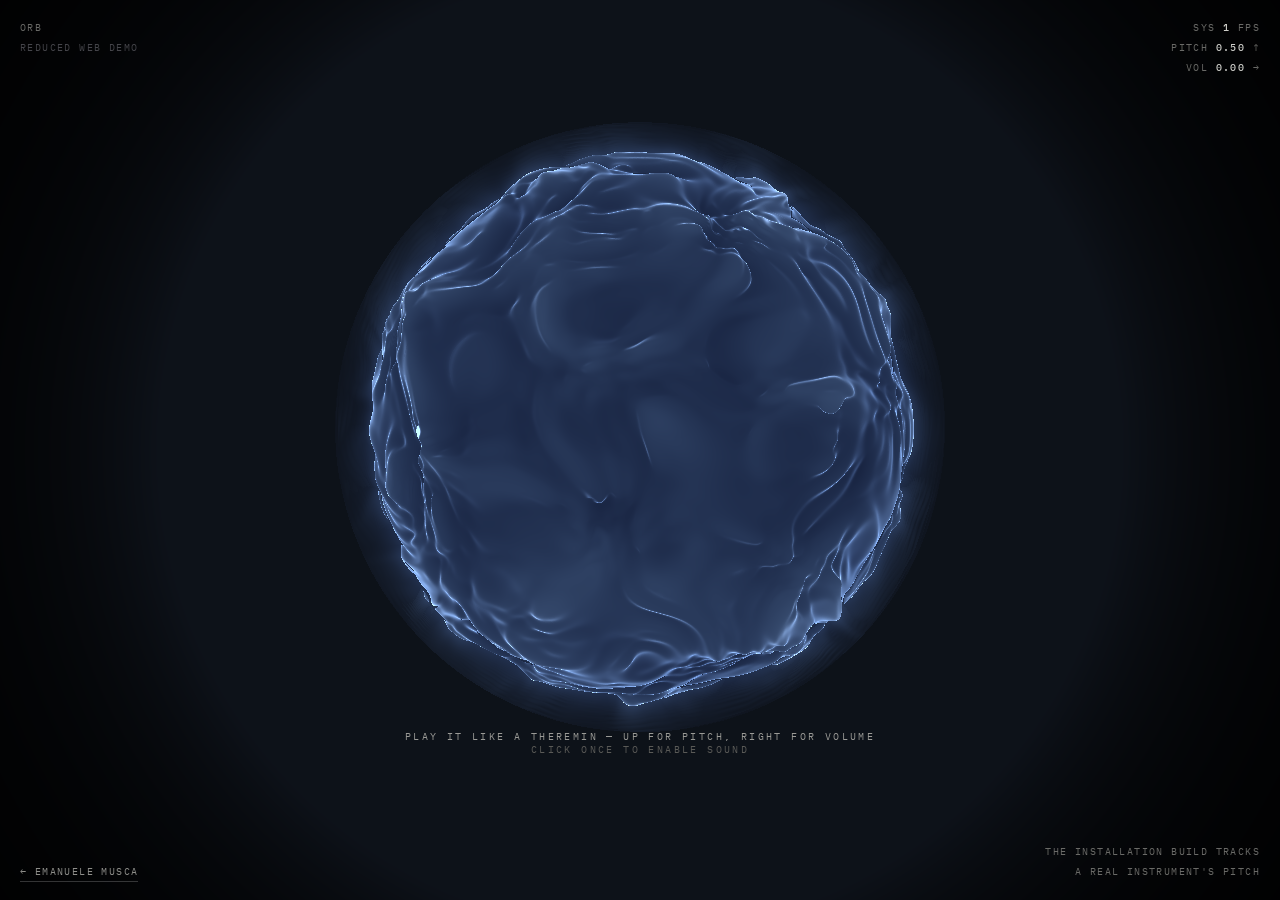
==== tools/orb/index.html @ 7c4f68d5 "Rebuild: Emanuele Musca portfolio - technical/art split, video previews, tools section, minified ORB" ====
<!doctype html>
<!-- ORB demo (c) Emanuele Musca. Simplex noise by Ashima Arts / Stefan Gustavson, MIT (webgl-noise). -->
<html lang="en"><head><meta charset="utf-8"><meta content="width=device-width,initial-scale=1" name="viewport"><title>ORB — web demo | Emanuele Musca</title><meta content="A reduced browser demo of ORB, an audio-reactive raymarched plasma orb built for installation use by Emanuele Musca." name="description"><meta content="index,follow" name="robots"><link href="../../assets/evestrum-mark.svg" rel="icon" type="image/svg+xml"><meta content="#000000" name="theme-color"><link href="https://fonts.googleapis.com" rel="preconnect"><link href="https://fonts.gstatic.com" rel="preconnect" crossorigin><link href="https://fonts.googleapis.com/css2?family=IBM+Plex+Mono:wght@400;500&display=swap" rel="stylesheet"><style>*{box-sizing:border-box}body,html{margin:0;height:100%;background:#000;overflow:hidden;font-family:"IBM Plex Mono",ui-monospace,Menlo,Consolas,monospace;color:#e8e8e4}canvas{display:block;width:100vw;height:100vh;cursor:crosshair}.ui{position:fixed;inset:0;pointer-events:none;font-size:10px;letter-spacing:.14em;text-transform:uppercase}.ui a{pointer-events:auto;color:#8e8e8a;text-decoration:none;border-bottom:1px solid rgba(255,255,255,.2);padding-bottom:3px}.ui a:hover{color:#e8e8e4}.tl{position:absolute;top:18px;left:20px;color:#6a6a67;line-height:2}.tr{position:absolute;top:18px;right:20px;text-align:right;color:#6a6a67;line-height:2}.bl{position:absolute;bottom:18px;left:20px;line-height:2}.br{position:absolute;bottom:18px;right:20px;text-align:right;color:#6a6a67;line-height:2}.hint{position:absolute;left:50%;bottom:16%;transform:translateX(-50%);color:#9a9a96;letter-spacing:.24em;transition:opacity 1.2s ease;text-align:center;width:90%}.hint.gone{opacity:0}b{font-weight:500;color:#cfcfca}@media(max-width:600px){.br,.tr{display:none}}html.mini .ui{display:none}html.mini canvas{cursor:default}</style></head><body><canvas id="c"></canvas><div class="ui"><div class="tl">ORB<br><span style="color:#45454a">Reduced web demo</span></div><div class="tr">SYS <b id="fps">--</b> FPS<br>PITCH <b id="f">0.00</b> ↑<br>VOL <b id="a">0.00</b> →</div><div class="bl"><a href="../../index.html">← Emanuele Musca</a></div><div class="br">The installation build tracks<br>a real instrument's pitch</div><div class="hint" id="hint">Play it like a theremin — up for pitch, right for volume<br><span style="color:#5a5a57">click once to enable sound</span></div></div><script>!function(){"use strict";var e=document.getElementById("c"),n=e.getContext("webgl",{antialias:!1,alpha:!1,powerPreference:"high-performance"})||e.getContext("experimental-webgl");if(n){var t=/(^|[?&])mini(=|&|$)/.test(location.search);t&&document.documentElement.classList.add("mini");var r=n.createProgram();n.attachShader(r,P(n.VERTEX_SHADER,"attribute vec2 p;varying vec2 v;\nvoid main(){v=p*0.5+0.5;gl_Position=vec4(p,0.0,1.0);}")),n.attachShader(r,P(n.FRAGMENT_SHADER,"precision highp float;\nvarying vec2 v;\nuniform vec2 R; uniform float T, FREQ, AMP, SCL;\nvec3 m289(vec3 x){return x-floor(x*(1.0/289.0))*289.0;}\nvec4 m289(vec4 x){return x-floor(x*(1.0/289.0))*289.0;}\nvec4 perm(vec4 x){return m289(((x*34.0)+1.0)*x);}\nvec4 tis(vec4 r){return 1.79284291400159-0.85373472095314*r;}\nfloat sn(vec3 q){\nconst vec2 C=vec2(0.16666666667,0.33333333333); const vec4 D=vec4(0.0,0.5,1.0,2.0);\nvec3 i=floor(q+dot(q,C.yyy)); vec3 x0=q-i+dot(i,C.xxx);\nvec3 g=step(x0.yzx,x0.xyz); vec3 l=1.0-g;\nvec3 i1=min(g.xyz,l.zxy); vec3 i2=max(g.xyz,l.zxy);\nvec3 x1=x0-i1+C.xxx; vec3 x2=x0-i2+C.yyy; vec3 x3=x0-D.yyy;\ni=m289(i);\nvec4 pp=perm(perm(perm(i.z+vec4(0.0,i1.z,i2.z,1.0))+i.y+vec4(0.0,i1.y,i2.y,1.0))+i.x+vec4(0.0,i1.x,i2.x,1.0));\nfloat n_=0.142857142857; vec3 ns=n_*D.wyz-D.xzx;\nvec4 j=pp-49.0*floor(pp*ns.z*ns.z);\nvec4 x_=floor(j*ns.z); vec4 y_=floor(j-7.0*x_);\nvec4 x=x_*ns.x+ns.yyyy; vec4 y=y_*ns.x+ns.yyyy; vec4 h=1.0-abs(x)-abs(y);\nvec4 b0=vec4(x.xy,y.xy); vec4 b1=vec4(x.zw,y.zw);\nvec4 s0=floor(b0)*2.0+1.0; vec4 s1=floor(b1)*2.0+1.0; vec4 sh=-step(h,vec4(0.0));\nvec4 a0=b0.xzyw+s0.xzyw*sh.xxyy; vec4 a1=b1.xzyw+s1.xzyw*sh.zzww;\nvec3 p0=vec3(a0.xy,h.x); vec3 p1=vec3(a0.zw,h.y); vec3 p2=vec3(a1.xy,h.z); vec3 p3=vec3(a1.zw,h.w);\nvec4 nm=tis(vec4(dot(p0,p0),dot(p1,p1),dot(p2,p2),dot(p3,p3)));\np0*=nm.x;p1*=nm.y;p2*=nm.z;p3*=nm.w;\nvec4 m=max(0.6-vec4(dot(x0,x0),dot(x1,x1),dot(x2,x2),dot(x3,x3)),0.0); m=m*m;\nreturn 42.0*dot(m*m,vec4(dot(p0,x0),dot(p1,x1),dot(p2,x2),dot(p3,x3)));}\nfloat fbm(vec3 q){float f=0.0,a=0.5;for(int i=0;i<3;i++){f+=a*sn(q);q*=2.02;a*=0.5;}return f;}\nfloat gR,gN,gD,gPh;\nvec2 mapOrb(vec3 q){\nvec3 s=q*gN; s.z+=gPh;\nvec3 w=vec3(sn(s),sn(s+vec3(5.2,1.3,2.8)),sn(s+vec3(1.7,9.2,3.3)))*0.75;\nfloat n=fbm(s+w*0.62);\nreturn vec2(length(q)-gR-n*gD, n);}\nvec3 nrmAt(vec3 q){const float h=0.0016;const vec2 k=vec2(1.0,-1.0);\nvec3 n=k.xyy*mapOrb(q+k.xyy*h).x+k.yyx*mapOrb(q+k.yyx*h).x+k.yxy*mapOrb(q+k.yxy*h).x+k.xxx*mapOrb(q+k.xxx*h).x;\nfloat L=dot(n,n); if(L<1e-12)return vec3(0.0,0.0,1.0); return n*inversesqrt(L);}\nvec3 pal(float t){t=clamp(t,0.0,1.0);\nvec3 a=vec3(0.672,0.500,0.560), b=vec3(0.672,0.480,0.420), c=vec3(0.30,0.42,0.50);\nreturn a+b*cos(6.28318530718*(c*t+vec3(0.5)));}\nvec2 sph(vec3 ro,vec3 rd,float ra){float b=dot(ro,rd);float cc=dot(ro,ro)-ra*ra;float h=b*b-cc;\nif(h<0.0)return vec2(-1.0); h=sqrt(h); return vec2(-b-h,-b+h);}\nvoid main(){\nvec2 uv=(v-0.5)*vec2(R.x/max(R.y,1.0),1.0);\nvec3 ro=vec3(0.0,0.0,3.2);\nvec3 rd=normalize(vec3(uv,-1.6));\nfloat breathe=0.5+0.5*sin(T*0.35+1.7);\nfloat drive=mix(0.34*(0.5+0.5*breathe),AMP,clamp(AMP*2.2,0.0,1.0));\ngPh=T*(0.09+FREQ*0.22+drive*0.18);\ngR=0.55*SCL*(1.0+drive*0.22);\ngN=1.7+FREQ*1.6;\ngD=(0.05+drive*0.14)*gR;\nro.y-=sin(T*0.35)*0.05;\nvec3 col=vec3(0.0);\nfloat pad=gD*1.2+0.02;\nvec2 bd=sph(ro,rd,gR+pad);\nif(bd.y>0.0&&bd.y>bd.x){\nfloat t=max(bd.x,0.0); bool hit=false; float hn=0.0; float md=1e5; float mdn=0.0;\nfor(int i=0;i<40;i++){\nvec3 q=ro+rd*t; vec2 r=mapOrb(q);\nif(r.x<md){md=r.x;mdn=r.y;}\nif(r.x<0.0012){hit=true;hn=r.y;break;}\nt+=r.x*0.9; if(t>bd.y)break;}\nif(hit){\nvec3 hp=ro+rd*t; vec3 nr=nrmAt(hp);\nfloat core=1.0-smoothstep(0.0,gR*0.40,length(hp));core*=core;\nfloat tc=clamp(FREQ*0.33+(hn*0.5+0.5)*0.40+core*0.55,0.0,1.0);\nvec3 base=pal(tc);\nfloat nv=clamp(dot(nr,-rd),0.0,1.0);\nfloat fr=pow(1.0-nv,5.0);\ncol=base*(0.46+1.15*core+0.55*drive)+pal(min(tc+0.35,1.0))*fr*(0.85+0.9*drive);\n} else {\nfloat e=exp(-md*22.0);\ncol=pal(clamp(FREQ*0.33+(mdn*0.5+0.5)*0.35,0.0,1.0))*e*(0.40+0.60*drive);\n}\n}\nfloat dc=length(uv);\nfloat halo=exp(-max(dc-gR*0.92,0.0)*6.5);\ncol+=pal(clamp(FREQ*0.4+0.35,0.0,1.0))*halo*(0.10+0.22*drive);\nvec2 g=floor(v*vec2(R.x,R.y)/3.0);\nfloat hs=fract(sin(dot(g,vec2(12.9898,78.233)))*43758.5453);\nfloat star=step(0.9992,hs)*(0.45+0.55*sin(T*1.3+hs*31.0));\ncol+=vec3(0.55,0.68,0.85)*star*0.5;\nfloat vg=1.0-smoothstep(0.55,1.25,length(uv)*1.15);\ncol*=mix(0.55,1.0,vg);\nif(col!=col)col=vec3(0.0);\ngl_FragColor=vec4(clamp(col,0.0,1.0),1.0);\n}")),n.linkProgram(r),n.useProgram(r);var c=n.createBuffer();n.bindBuffer(n.ARRAY_BUFFER,c),n.bufferData(n.ARRAY_BUFFER,new Float32Array([-1,-1,3,-1,-1,3]),n.STATIC_DRAW);var o=n.getAttribLocation(r,"p");n.enableVertexAttribArray(o),n.vertexAttribPointer(o,2,n.FLOAT,!1,0,0);var a=n.getUniformLocation(r,"R"),i=n.getUniformLocation(r,"T"),v=n.getUniformLocation(r,"FREQ"),l=n.getUniformLocation(r,"AMP"),x=n.getUniformLocation(r,"SCL"),m=1;addEventListener("resize",S),S();var s=.5,d=0,f=.5,h=0,p=!1;addEventListener("pointerleave",function(){p=!1}),addEventListener("blur",function(){p=!1}),addEventListener("pointermove",function(e){_(e.clientX,e.clientY)},{passive:!0}),addEventListener("touchmove",function(e){e.touches[0]&&_(e.touches[0].clientX,e.touches[0].clientY)},{passive:!0});var y=document.getElementById("hint"),u=!1,g=null,b=null,w=null,A=null,R=!1,E=null,z=null;addEventListener("pointerdown",k,{once:!0}),addEventListener("keydown",k,{once:!0});var T=performance.now(),q=0,L=T,F=document.getElementById("fps"),C=document.getElementById("f"),M=document.getElementById("a");requestAnimationFrame(function r(c){var o=(c-T)/1e3;if(f+=.1*(s-f),h+=.09*((p?d:0)-h),g&&w){var m=130.81*Math.pow(2,2.5*f);b.frequency.setTargetAtTime(m,g.currentTime,.045),A.frequency.setTargetAtTime(600+3200*f,g.currentTime,.09),w.gain.setTargetAtTime(.07*h,g.currentTime,.1);var y=34+44*h;z.gain.setTargetAtTime(p?y:0,g.currentTime,.25),E.frequency.setTargetAtTime(5.2+1.6*f,g.currentTime,.4)}t&&(f=.5+.34*Math.sin(.21*o)*Math.sin(.073*o+1.1),h=.3+.26*(.5+.5*Math.sin(.37*o+.6))),n.uniform2f(a,e.width,e.height),n.uniform1f(i,o),n.uniform1f(v,f),n.uniform1f(l,h),n.uniform1f(x,t?.74:1),n.drawArrays(n.TRIANGLES,0,3),q++,c-L>500&&(F.textContent=Math.round(1e3*q/(c-L)),C.textContent=f.toFixed(2),M.textContent=h.toFixed(2),q=0,L=c),requestAnimationFrame(r)})}else document.getElementById("hint").textContent="WebGL not available in this browser.";function P(e,t){var r=n.createShader(e);return n.shaderSource(r,t),n.compileShader(r),n.getShaderParameter(r,n.COMPILE_STATUS)||console.error(n.getShaderInfoLog(r)),r}function S(){m=Math.min(window.devicePixelRatio||1,1.5);var t=Math.floor(innerWidth*m),r=Math.floor(innerHeight*m);e.width===t&&e.height===r||(e.width=t,e.height=r,n.viewport(0,0,t,r))}function _(e,n){s=Math.max(0,Math.min(1,1-n/innerHeight)),d=Math.max(0,Math.min(1,e/innerWidth)),p=!0,performance.now(),u||(u=!0,y.classList.add("gone"))}function k(){if(!t&&!R){R=!0;try{var e=window.AudioContext||window.webkitAudioContext;if(!e)return;g=new e,(b=g.createOscillator()).type="sine",(A=g.createBiquadFilter()).type="lowpass",A.frequency.value=1800,A.Q.value=.6,(w=g.createGain()).gain.value=0,b.connect(A),A.connect(w),w.connect(g.destination),b.frequency.value=220,(E=g.createOscillator()).type="sine",E.frequency.value=5.6,(z=g.createGain()).gain.value=0,E.connect(z),z.connect(b.detune),E.start(),b.start()}catch(e){R=!1}}}}()</script></body></html>
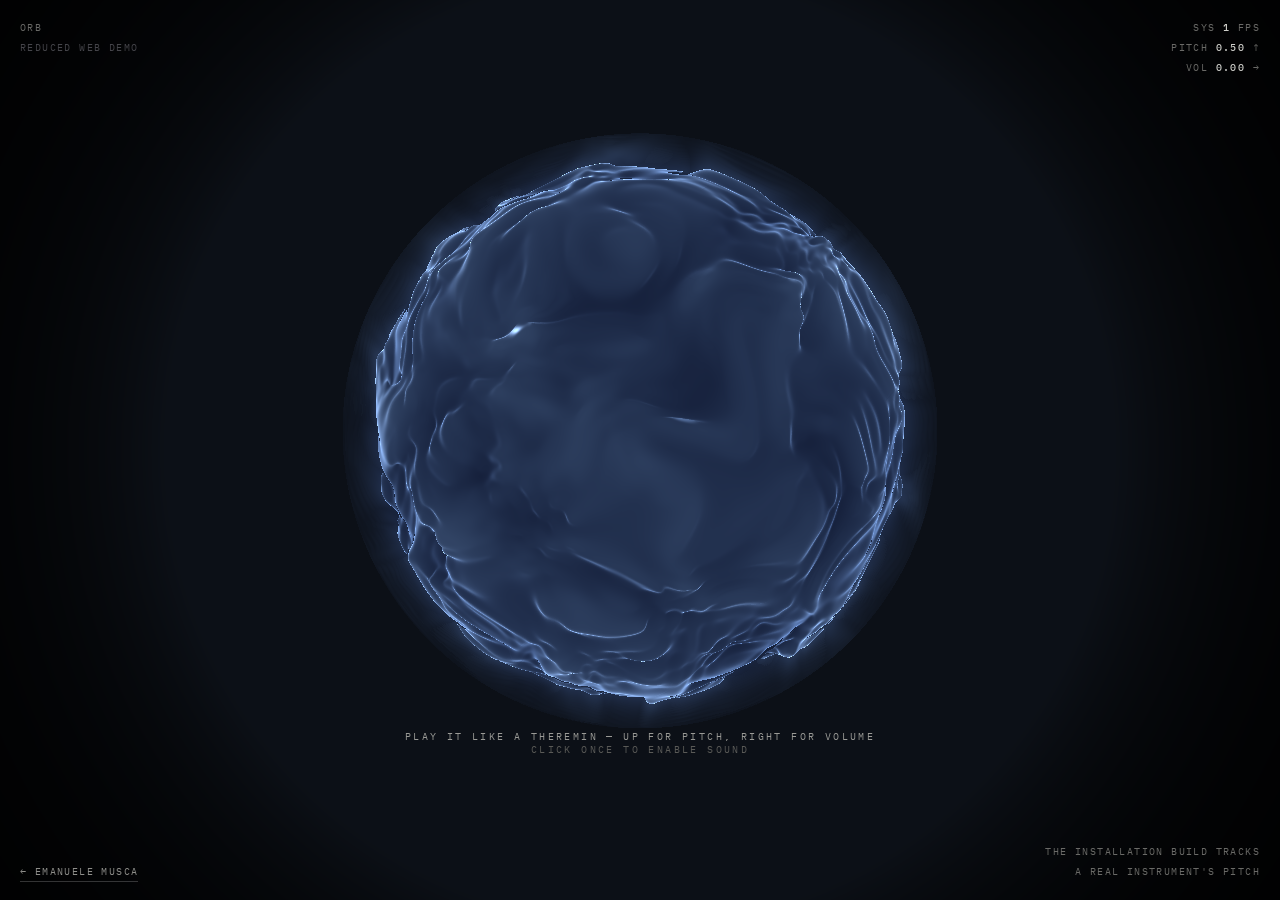
==== commit c334211a: "ORB demo: integrate the swirl phase per frame so the preview stops spinning faster over time Co-Auth" ====
--- a/tools/orb/index.html
+++ b/tools/orb/index.html
@@ -1,3 +1,5 @@
 <!doctype html>
 <!-- ORB demo (c) Emanuele Musca. Simplex noise by Ashima Arts / Stefan Gustavson, MIT (webgl-noise). -->
-<html lang="en"><head><meta charset="utf-8"><meta content="width=device-width,initial-scale=1" name="viewport"><title>ORB — web demo | Emanuele Musca</title><meta content="A reduced browser demo of ORB, an audio-reactive raymarched plasma orb built for installation use by Emanuele Musca." name="description"><meta content="index,follow" name="robots"><link href="../../assets/evestrum-mark.svg" rel="icon" type="image/svg+xml"><meta content="#000000" name="theme-color"><link href="https://fonts.googleapis.com" rel="preconnect"><link href="https://fonts.gstatic.com" rel="preconnect" crossorigin><link href="https://fonts.googleapis.com/css2?family=IBM+Plex+Mono:wght@400;500&display=swap" rel="stylesheet"><style>*{box-sizing:border-box}body,html{margin:0;height:100%;background:#000;overflow:hidden;font-family:"IBM Plex Mono",ui-monospace,Menlo,Consolas,monospace;color:#e8e8e4}canvas{display:block;width:100vw;height:100vh;cursor:crosshair}.ui{position:fixed;inset:0;pointer-events:none;font-size:10px;letter-spacing:.14em;text-transform:uppercase}.ui a{pointer-events:auto;color:#8e8e8a;text-decoration:none;border-bottom:1px solid rgba(255,255,255,.2);padding-bottom:3px}.ui a:hover{color:#e8e8e4}.tl{position:absolute;top:18px;left:20px;color:#6a6a67;line-height:2}.tr{position:absolute;top:18px;right:20px;text-align:right;color:#6a6a67;line-height:2}.bl{position:absolute;bottom:18px;left:20px;line-height:2}.br{position:absolute;bottom:18px;right:20px;text-align:right;color:#6a6a67;line-height:2}.hint{position:absolute;left:50%;bottom:16%;transform:translateX(-50%);color:#9a9a96;letter-spacing:.24em;transition:opacity 1.2s ease;text-align:center;width:90%}.hint.gone{opacity:0}b{font-weight:500;color:#cfcfca}@media(max-width:600px){.br,.tr{display:none}}html.mini .ui{display:none}html.mini canvas{cursor:default}</style></head><body><canvas id="c"></canvas><div class="ui"><div class="tl">ORB<br><span style="color:#45454a">Reduced web demo</span></div><div class="tr">SYS <b id="fps">--</b> FPS<br>PITCH <b id="f">0.00</b> ↑<br>VOL <b id="a">0.00</b> →</div><div class="bl"><a href="../../index.html">← Emanuele Musca</a></div><div class="br">The installation build tracks<br>a real instrument's pitch</div><div class="hint" id="hint">Play it like a theremin — up for pitch, right for volume<br><span style="color:#5a5a57">click once to enable sound</span></div></div><script>!function(){"use strict";var e=document.getElementById("c"),n=e.getContext("webgl",{antialias:!1,alpha:!1,powerPreference:"high-performance"})||e.getContext("experimental-webgl");if(n){var t=/(^|[?&])mini(=|&|$)/.test(location.search);t&&document.documentElement.classList.add("mini");var r=n.createProgram();n.attachShader(r,P(n.VERTEX_SHADER,"attribute vec2 p;varying vec2 v;\nvoid main(){v=p*0.5+0.5;gl_Position=vec4(p,0.0,1.0);}")),n.attachShader(r,P(n.FRAGMENT_SHADER,"precision highp float;\nvarying vec2 v;\nuniform vec2 R; uniform float T, FREQ, AMP, SCL;\nvec3 m289(vec3 x){return x-floor(x*(1.0/289.0))*289.0;}\nvec4 m289(vec4 x){return x-floor(x*(1.0/289.0))*289.0;}\nvec4 perm(vec4 x){return m289(((x*34.0)+1.0)*x);}\nvec4 tis(vec4 r){return 1.79284291400159-0.85373472095314*r;}\nfloat sn(vec3 q){\nconst vec2 C=vec2(0.16666666667,0.33333333333); const vec4 D=vec4(0.0,0.5,1.0,2.0);\nvec3 i=floor(q+dot(q,C.yyy)); vec3 x0=q-i+dot(i,C.xxx);\nvec3 g=step(x0.yzx,x0.xyz); vec3 l=1.0-g;\nvec3 i1=min(g.xyz,l.zxy); vec3 i2=max(g.xyz,l.zxy);\nvec3 x1=x0-i1+C.xxx; vec3 x2=x0-i2+C.yyy; vec3 x3=x0-D.yyy;\ni=m289(i);\nvec4 pp=perm(perm(perm(i.z+vec4(0.0,i1.z,i2.z,1.0))+i.y+vec4(0.0,i1.y,i2.y,1.0))+i.x+vec4(0.0,i1.x,i2.x,1.0));\nfloat n_=0.142857142857; vec3 ns=n_*D.wyz-D.xzx;\nvec4 j=pp-49.0*floor(pp*ns.z*ns.z);\nvec4 x_=floor(j*ns.z); vec4 y_=floor(j-7.0*x_);\nvec4 x=x_*ns.x+ns.yyyy; vec4 y=y_*ns.x+ns.yyyy; vec4 h=1.0-abs(x)-abs(y);\nvec4 b0=vec4(x.xy,y.xy); vec4 b1=vec4(x.zw,y.zw);\nvec4 s0=floor(b0)*2.0+1.0; vec4 s1=floor(b1)*2.0+1.0; vec4 sh=-step(h,vec4(0.0));\nvec4 a0=b0.xzyw+s0.xzyw*sh.xxyy; vec4 a1=b1.xzyw+s1.xzyw*sh.zzww;\nvec3 p0=vec3(a0.xy,h.x); vec3 p1=vec3(a0.zw,h.y); vec3 p2=vec3(a1.xy,h.z); vec3 p3=vec3(a1.zw,h.w);\nvec4 nm=tis(vec4(dot(p0,p0),dot(p1,p1),dot(p2,p2),dot(p3,p3)));\np0*=nm.x;p1*=nm.y;p2*=nm.z;p3*=nm.w;\nvec4 m=max(0.6-vec4(dot(x0,x0),dot(x1,x1),dot(x2,x2),dot(x3,x3)),0.0); m=m*m;\nreturn 42.0*dot(m*m,vec4(dot(p0,x0),dot(p1,x1),dot(p2,x2),dot(p3,x3)));}\nfloat fbm(vec3 q){float f=0.0,a=0.5;for(int i=0;i<3;i++){f+=a*sn(q);q*=2.02;a*=0.5;}return f;}\nfloat gR,gN,gD,gPh;\nvec2 mapOrb(vec3 q){\nvec3 s=q*gN; s.z+=gPh;\nvec3 w=vec3(sn(s),sn(s+vec3(5.2,1.3,2.8)),sn(s+vec3(1.7,9.2,3.3)))*0.75;\nfloat n=fbm(s+w*0.62);\nreturn vec2(length(q)-gR-n*gD, n);}\nvec3 nrmAt(vec3 q){const float h=0.0016;const vec2 k=vec2(1.0,-1.0);\nvec3 n=k.xyy*mapOrb(q+k.xyy*h).x+k.yyx*mapOrb(q+k.yyx*h).x+k.yxy*mapOrb(q+k.yxy*h).x+k.xxx*mapOrb(q+k.xxx*h).x;\nfloat L=dot(n,n); if(L<1e-12)return vec3(0.0,0.0,1.0); return n*inversesqrt(L);}\nvec3 pal(float t){t=clamp(t,0.0,1.0);\nvec3 a=vec3(0.672,0.500,0.560), b=vec3(0.672,0.480,0.420), c=vec3(0.30,0.42,0.50);\nreturn a+b*cos(6.28318530718*(c*t+vec3(0.5)));}\nvec2 sph(vec3 ro,vec3 rd,float ra){float b=dot(ro,rd);float cc=dot(ro,ro)-ra*ra;float h=b*b-cc;\nif(h<0.0)return vec2(-1.0); h=sqrt(h); return vec2(-b-h,-b+h);}\nvoid main(){\nvec2 uv=(v-0.5)*vec2(R.x/max(R.y,1.0),1.0);\nvec3 ro=vec3(0.0,0.0,3.2);\nvec3 rd=normalize(vec3(uv,-1.6));\nfloat breathe=0.5+0.5*sin(T*0.35+1.7);\nfloat drive=mix(0.34*(0.5+0.5*breathe),AMP,clamp(AMP*2.2,0.0,1.0));\ngPh=T*(0.09+FREQ*0.22+drive*0.18);\ngR=0.55*SCL*(1.0+drive*0.22);\ngN=1.7+FREQ*1.6;\ngD=(0.05+drive*0.14)*gR;\nro.y-=sin(T*0.35)*0.05;\nvec3 col=vec3(0.0);\nfloat pad=gD*1.2+0.02;\nvec2 bd=sph(ro,rd,gR+pad);\nif(bd.y>0.0&&bd.y>bd.x){\nfloat t=max(bd.x,0.0); bool hit=false; float hn=0.0; float md=1e5; float mdn=0.0;\nfor(int i=0;i<40;i++){\nvec3 q=ro+rd*t; vec2 r=mapOrb(q);\nif(r.x<md){md=r.x;mdn=r.y;}\nif(r.x<0.0012){hit=true;hn=r.y;break;}\nt+=r.x*0.9; if(t>bd.y)break;}\nif(hit){\nvec3 hp=ro+rd*t; vec3 nr=nrmAt(hp);\nfloat core=1.0-smoothstep(0.0,gR*0.40,length(hp));core*=core;\nfloat tc=clamp(FREQ*0.33+(hn*0.5+0.5)*0.40+core*0.55,0.0,1.0);\nvec3 base=pal(tc);\nfloat nv=clamp(dot(nr,-rd),0.0,1.0);\nfloat fr=pow(1.0-nv,5.0);\ncol=base*(0.46+1.15*core+0.55*drive)+pal(min(tc+0.35,1.0))*fr*(0.85+0.9*drive);\n} else {\nfloat e=exp(-md*22.0);\ncol=pal(clamp(FREQ*0.33+(mdn*0.5+0.5)*0.35,0.0,1.0))*e*(0.40+0.60*drive);\n}\n}\nfloat dc=length(uv);\nfloat halo=exp(-max(dc-gR*0.92,0.0)*6.5);\ncol+=pal(clamp(FREQ*0.4+0.35,0.0,1.0))*halo*(0.10+0.22*drive);\nvec2 g=floor(v*vec2(R.x,R.y)/3.0);\nfloat hs=fract(sin(dot(g,vec2(12.9898,78.233)))*43758.5453);\nfloat star=step(0.9992,hs)*(0.45+0.55*sin(T*1.3+hs*31.0));\ncol+=vec3(0.55,0.68,0.85)*star*0.5;\nfloat vg=1.0-smoothstep(0.55,1.25,length(uv)*1.15);\ncol*=mix(0.55,1.0,vg);\nif(col!=col)col=vec3(0.0);\ngl_FragColor=vec4(clamp(col,0.0,1.0),1.0);\n}")),n.linkProgram(r),n.useProgram(r);var c=n.createBuffer();n.bindBuffer(n.ARRAY_BUFFER,c),n.bufferData(n.ARRAY_BUFFER,new Float32Array([-1,-1,3,-1,-1,3]),n.STATIC_DRAW);var o=n.getAttribLocation(r,"p");n.enableVertexAttribArray(o),n.vertexAttribPointer(o,2,n.FLOAT,!1,0,0);var a=n.getUniformLocation(r,"R"),i=n.getUniformLocation(r,"T"),v=n.getUniformLocation(r,"FREQ"),l=n.getUniformLocation(r,"AMP"),x=n.getUniformLocation(r,"SCL"),m=1;addEventListener("resize",S),S();var s=.5,d=0,f=.5,h=0,p=!1;addEventListener("pointerleave",function(){p=!1}),addEventListener("blur",function(){p=!1}),addEventListener("pointermove",function(e){_(e.clientX,e.clientY)},{passive:!0}),addEventListener("touchmove",function(e){e.touches[0]&&_(e.touches[0].clientX,e.touches[0].clientY)},{passive:!0});var y=document.getElementById("hint"),u=!1,g=null,b=null,w=null,A=null,R=!1,E=null,z=null;addEventListener("pointerdown",k,{once:!0}),addEventListener("keydown",k,{once:!0});var T=performance.now(),q=0,L=T,F=document.getElementById("fps"),C=document.getElementById("f"),M=document.getElementById("a");requestAnimationFrame(function r(c){var o=(c-T)/1e3;if(f+=.1*(s-f),h+=.09*((p?d:0)-h),g&&w){var m=130.81*Math.pow(2,2.5*f);b.frequency.setTargetAtTime(m,g.currentTime,.045),A.frequency.setTargetAtTime(600+3200*f,g.currentTime,.09),w.gain.setTargetAtTime(.07*h,g.currentTime,.1);var y=34+44*h;z.gain.setTargetAtTime(p?y:0,g.currentTime,.25),E.frequency.setTargetAtTime(5.2+1.6*f,g.currentTime,.4)}t&&(f=.5+.34*Math.sin(.21*o)*Math.sin(.073*o+1.1),h=.3+.26*(.5+.5*Math.sin(.37*o+.6))),n.uniform2f(a,e.width,e.height),n.uniform1f(i,o),n.uniform1f(v,f),n.uniform1f(l,h),n.uniform1f(x,t?.74:1),n.drawArrays(n.TRIANGLES,0,3),q++,c-L>500&&(F.textContent=Math.round(1e3*q/(c-L)),C.textContent=f.toFixed(2),M.textContent=h.toFixed(2),q=0,L=c),requestAnimationFrame(r)})}else document.getElementById("hint").textContent="WebGL not available in this browser.";function P(e,t){var r=n.createShader(e);return n.shaderSource(r,t),n.compileShader(r),n.getShaderParameter(r,n.COMPILE_STATUS)||console.error(n.getShaderInfoLog(r)),r}function S(){m=Math.min(window.devicePixelRatio||1,1.5);var t=Math.floor(innerWidth*m),r=Math.floor(innerHeight*m);e.width===t&&e.height===r||(e.width=t,e.height=r,n.viewport(0,0,t,r))}function _(e,n){s=Math.max(0,Math.min(1,1-n/innerHeight)),d=Math.max(0,Math.min(1,e/innerWidth)),p=!0,performance.now(),u||(u=!0,y.classList.add("gone"))}function k(){if(!t&&!R){R=!0;try{var e=window.AudioContext||window.webkitAudioContext;if(!e)return;g=new e,(b=g.createOscillator()).type="sine",(A=g.createBiquadFilter()).type="lowpass",A.frequency.value=1800,A.Q.value=.6,(w=g.createGain()).gain.value=0,b.connect(A),A.connect(w),w.connect(g.destination),b.frequency.value=220,(E=g.createOscillator()).type="sine",E.frequency.value=5.6,(z=g.createGain()).gain.value=0,E.connect(z),z.connect(b.detune),E.start(),b.start()}catch(e){R=!1}}}}()</script></body></html>+<html lang="en"><head><meta charset="utf-8"><meta content="width=device-width,initial-scale=1" name="viewport"><title>ORB — web demo | Emanuele Musca</title><meta content="A reduced browser demo of ORB, an audio-reactive raymarched plasma orb built for installation use by Emanuele Musca." name="description"><meta content="index,follow" name="robots"><link href="../../assets/evestrum-mark.svg" rel="icon" type="image/svg+xml"><meta content="#000000" name="theme-color"><link href="https://fonts.googleapis.com" rel="preconnect"><link href="https://fonts.gstatic.com" rel="preconnect" crossorigin><link href="https://fonts.googleapis.com/css2?family=IBM+Plex+Mono:wght@400;500&display=swap" rel="stylesheet"><style>*{box-sizing:border-box}body,html{margin:0;height:100%;background:#000;overflow:hidden;font-family:"IBM Plex Mono",ui-monospace,Menlo,Consolas,monospace;color:#e8e8e4}canvas{display:block;width:100vw;height:100vh;cursor:crosshair}.ui{position:fixed;inset:0;pointer-events:none;font-size:10px;letter-spacing:.14em;text-transform:uppercase}.ui a{pointer-events:auto;color:#8e8e8a;text-decoration:none;border-bottom:1px solid rgba(255,255,255,.2);padding-bottom:3px}.ui a:hover{color:#e8e8e4}.tl{position:absolute;top:18px;left:20px;color:#6a6a67;line-height:2}.tr{position:absolute;top:18px;right:20px;text-align:right;color:#6a6a67;line-height:2}.bl{position:absolute;bottom:18px;left:20px;line-height:2}.br{position:absolute;bottom:18px;right:20px;text-align:right;color:#6a6a67;line-height:2}.hint{position:absolute;left:50%;bottom:16%;transform:translateX(-50%);color:#9a9a96;letter-spacing:.24em;transition:opacity 1.2s ease;text-align:center;width:90%}.hint.gone{opacity:0}b{font-weight:500;color:#cfcfca}@media(max-width:600px){.br,.tr{display:none}}html.mini .ui{display:none}html.mini canvas{cursor:default}</style></head><body><canvas id="c"></canvas><div class="ui"><div class="tl">ORB<br><span style="color:#45454a">Reduced web demo</span></div><div class="tr">SYS <b id="fps">--</b> FPS<br>PITCH <b id="f">0.00</b> ↑<br>VOL <b id="a">0.00</b> →</div><div class="bl"><a href="../../index.html">← Emanuele Musca</a></div><div class="br">The installation build tracks<br>a real instrument's pitch</div><div class="hint" id="hint">Play it like a theremin — up for pitch, right for volume<br><span style="color:#5a5a57">click once to enable sound</span></div></div><script>/*! ORB web demo — © Emanuele Musca. Reduced demonstration build.
+    Not the installation software. */
+!function(){"use strict";var e=document.getElementById("c"),t=e.getContext("webgl",{antialias:!1,alpha:!1,powerPreference:"high-performance"})||e.getContext("experimental-webgl");if(t){var n=/(^|[?&])mini(=|&|$)/.test(location.search);n&&document.documentElement.classList.add("mini");var r=["attribute vec2 p;varying vec2 v;","void main(){v=p*0.5+0.5;gl_Position=vec4(p,0.0,1.0);}"].join("\n"),o=["precision highp float;","varying vec2 v;","uniform vec2 R; uniform float T, FREQ, AMP, SCL, PH;","vec3 m289(vec3 x){return x-floor(x*(1.0/289.0))*289.0;}","vec4 m289(vec4 x){return x-floor(x*(1.0/289.0))*289.0;}","vec4 perm(vec4 x){return m289(((x*34.0)+1.0)*x);}","vec4 tis(vec4 r){return 1.79284291400159-0.85373472095314*r;}","float sn(vec3 q){"," const vec2 C=vec2(0.16666666667,0.33333333333); const vec4 D=vec4(0.0,0.5,1.0,2.0);"," vec3 i=floor(q+dot(q,C.yyy)); vec3 x0=q-i+dot(i,C.xxx);"," vec3 g=step(x0.yzx,x0.xyz); vec3 l=1.0-g;"," vec3 i1=min(g.xyz,l.zxy); vec3 i2=max(g.xyz,l.zxy);"," vec3 x1=x0-i1+C.xxx; vec3 x2=x0-i2+C.yyy; vec3 x3=x0-D.yyy;"," i=m289(i);"," vec4 pp=perm(perm(perm(i.z+vec4(0.0,i1.z,i2.z,1.0))+i.y+vec4(0.0,i1.y,i2.y,1.0))+i.x+vec4(0.0,i1.x,i2.x,1.0));"," float n_=0.142857142857; vec3 ns=n_*D.wyz-D.xzx;"," vec4 j=pp-49.0*floor(pp*ns.z*ns.z);"," vec4 x_=floor(j*ns.z); vec4 y_=floor(j-7.0*x_);"," vec4 x=x_*ns.x+ns.yyyy; vec4 y=y_*ns.x+ns.yyyy; vec4 h=1.0-abs(x)-abs(y);"," vec4 b0=vec4(x.xy,y.xy); vec4 b1=vec4(x.zw,y.zw);"," vec4 s0=floor(b0)*2.0+1.0; vec4 s1=floor(b1)*2.0+1.0; vec4 sh=-step(h,vec4(0.0));"," vec4 a0=b0.xzyw+s0.xzyw*sh.xxyy; vec4 a1=b1.xzyw+s1.xzyw*sh.zzww;"," vec3 p0=vec3(a0.xy,h.x); vec3 p1=vec3(a0.zw,h.y); vec3 p2=vec3(a1.xy,h.z); vec3 p3=vec3(a1.zw,h.w);"," vec4 nm=tis(vec4(dot(p0,p0),dot(p1,p1),dot(p2,p2),dot(p3,p3)));"," p0*=nm.x;p1*=nm.y;p2*=nm.z;p3*=nm.w;"," vec4 m=max(0.6-vec4(dot(x0,x0),dot(x1,x1),dot(x2,x2),dot(x3,x3)),0.0); m=m*m;"," return 42.0*dot(m*m,vec4(dot(p0,x0),dot(p1,x1),dot(p2,x2),dot(p3,x3)));}","float fbm(vec3 q){float f=0.0,a=0.5;for(int i=0;i<3;i++){f+=a*sn(q);q*=2.02;a*=0.5;}return f;}","float gR,gN,gD,gPh;","vec2 mapOrb(vec3 q){"," vec3 s=q*gN; s.z+=gPh;"," vec3 w=vec3(sn(s),sn(s+vec3(5.2,1.3,2.8)),sn(s+vec3(1.7,9.2,3.3)))*0.75;"," float n=fbm(s+w*0.62);"," return vec2(length(q)-gR-n*gD, n);}","vec3 nrmAt(vec3 q){const float h=0.0016;const vec2 k=vec2(1.0,-1.0);"," vec3 n=k.xyy*mapOrb(q+k.xyy*h).x+k.yyx*mapOrb(q+k.yyx*h).x+k.yxy*mapOrb(q+k.yxy*h).x+k.xxx*mapOrb(q+k.xxx*h).x;"," float L=dot(n,n); if(L<1e-12)return vec3(0.0,0.0,1.0); return n*inversesqrt(L);}","vec3 pal(float t){t=clamp(t,0.0,1.0);"," vec3 a=vec3(0.672,0.500,0.560), b=vec3(0.672,0.480,0.420), c=vec3(0.30,0.42,0.50);"," return a+b*cos(6.28318530718*(c*t+vec3(0.5)));}","vec2 sph(vec3 ro,vec3 rd,float ra){float b=dot(ro,rd);float cc=dot(ro,ro)-ra*ra;float h=b*b-cc;"," if(h<0.0)return vec2(-1.0); h=sqrt(h); return vec2(-b-h,-b+h);}","void main(){"," vec2 uv=(v-0.5)*vec2(R.x/max(R.y,1.0),1.0);"," vec3 ro=vec3(0.0,0.0,3.2);"," vec3 rd=normalize(vec3(uv,-1.6));"," float breathe=0.5+0.5*sin(T*0.35+1.7);"," float drive=mix(0.34*(0.5+0.5*breathe),AMP,clamp(AMP*2.2,0.0,1.0));"," gPh=PH;"," gR=0.55*SCL*(1.0+drive*0.22);"," gN=1.7+FREQ*1.6;"," gD=(0.05+drive*0.14)*gR;"," ro.y-=sin(T*0.35)*0.05;"," vec3 col=vec3(0.0);"," float pad=gD*1.2+0.02;"," vec2 bd=sph(ro,rd,gR+pad);"," if(bd.y>0.0&&bd.y>bd.x){","  float t=max(bd.x,0.0); bool hit=false; float hn=0.0; float md=1e5; float mdn=0.0;","  for(int i=0;i<40;i++){","   vec3 q=ro+rd*t; vec2 r=mapOrb(q);","   if(r.x<md){md=r.x;mdn=r.y;}","   if(r.x<0.0012){hit=true;hn=r.y;break;}","   t+=r.x*0.9; if(t>bd.y)break;}","  if(hit){","   vec3 hp=ro+rd*t; vec3 nr=nrmAt(hp);","   float core=1.0-smoothstep(0.0,gR*0.40,length(hp));core*=core;","   float tc=clamp(FREQ*0.33+(hn*0.5+0.5)*0.40+core*0.55,0.0,1.0);","   vec3 base=pal(tc);","   float nv=clamp(dot(nr,-rd),0.0,1.0);","   float fr=pow(1.0-nv,5.0);","   col=base*(0.46+1.15*core+0.55*drive)+pal(min(tc+0.35,1.0))*fr*(0.85+0.9*drive);","  } else {","   float e=exp(-md*22.0);","   col=pal(clamp(FREQ*0.33+(mdn*0.5+0.5)*0.35,0.0,1.0))*e*(0.40+0.60*drive);","  }"," }"," float dc=length(uv);"," float halo=exp(-max(dc-gR*0.92,0.0)*6.5);"," col+=pal(clamp(FREQ*0.4+0.35,0.0,1.0))*halo*(0.10+0.22*drive);"," vec2 g=floor(v*vec2(R.x,R.y)/3.0);"," float hs=fract(sin(dot(g,vec2(12.9898,78.233)))*43758.5453);"," float star=step(0.9992,hs)*(0.45+0.55*sin(T*1.3+hs*31.0));"," col+=vec3(0.55,0.68,0.85)*star*0.5;"," float vg=1.0-smoothstep(0.55,1.25,length(uv)*1.15);"," col*=mix(0.55,1.0,vg);"," if(col!=col)col=vec3(0.0);"," gl_FragColor=vec4(clamp(col,0.0,1.0),1.0);","}"].join("\n"),c=t.createProgram();t.attachShader(c,B(t.VERTEX_SHADER,r)),t.attachShader(c,B(t.FRAGMENT_SHADER,o)),t.linkProgram(c),t.useProgram(c);var a=t.createBuffer();t.bindBuffer(t.ARRAY_BUFFER,a),t.bufferData(t.ARRAY_BUFFER,new Float32Array([-1,-1,3,-1,-1,3]),t.STATIC_DRAW);var i=t.getAttribLocation(c,"p");t.enableVertexAttribArray(i),t.vertexAttribPointer(i,2,t.FLOAT,!1,0,0);var v=t.getUniformLocation(c,"R"),l=t.getUniformLocation(c,"T"),m=t.getUniformLocation(c,"FREQ"),x=t.getUniformLocation(c,"AMP"),f=t.getUniformLocation(c,"SCL"),s=t.getUniformLocation(c,"PH"),d=1;addEventListener("resize",I),I();var h=.5,u=0,p=.5,y=0,g=!1;addEventListener("pointerleave",function(){g=!1}),addEventListener("blur",function(){g=!1}),addEventListener("pointermove",function(e){O(e.clientX,e.clientY)},{passive:!0}),addEventListener("touchmove",function(e){e.touches[0]&&O(e.touches[0].clientX,e.touches[0].clientY)},{passive:!0});var b=document.getElementById("hint"),w=!1,A=null,R=null,z=null,E=null,q=!1,T=null,L=null;addEventListener("pointerdown",U,{once:!0}),addEventListener("keydown",U,{once:!0});var M=performance.now(),C=0,F=M,P=0,S=M,_=document.getElementById("fps"),k=document.getElementById("f"),D=document.getElementById("a");requestAnimationFrame(function r(o){var c=(o-M)/1e3;if(p+=.1*(h-p),y+=.09*((g?u:0)-y),A&&z){var a=130.81*Math.pow(2,2.5*p);R.frequency.setTargetAtTime(a,A.currentTime,.045),E.frequency.setTargetAtTime(600+3200*p,A.currentTime,.09),z.gain.setTargetAtTime(.07*y,A.currentTime,.1);var i=34+44*y;L.gain.setTargetAtTime(g?i:0,A.currentTime,.25),T.frequency.setTargetAtTime(5.2+1.6*p,A.currentTime,.4)}n&&(p=.5+.34*Math.sin(.21*c)*Math.sin(.073*c+1.1),y=.3+.26*(.5+.5*Math.sin(.37*c+.6)));var d=Math.min(.1,Math.max(0,(o-S)/1e3));S=o;var b=.5+.5*Math.sin(.35*c+1.7),w=Math.max(0,Math.min(1,2.2*y));P+=d*(.09+.22*p+.18*(.34*(.5+.5*b)*(1-w)+y*w)),t.uniform1f(s,P),t.uniform2f(v,e.width,e.height),t.uniform1f(l,c),t.uniform1f(m,p),t.uniform1f(x,y),t.uniform1f(f,n?.74:1),t.drawArrays(t.TRIANGLES,0,3),C++,o-F>500&&(_.textContent=Math.round(1e3*C/(o-F)),k.textContent=p.toFixed(2),D.textContent=y.toFixed(2),C=0,F=o),requestAnimationFrame(r)})}else document.getElementById("hint").textContent="WebGL not available in this browser.";function B(e,n){var r=t.createShader(e);return t.shaderSource(r,n),t.compileShader(r),t.getShaderParameter(r,t.COMPILE_STATUS)||console.error(t.getShaderInfoLog(r)),r}function I(){d=Math.min(window.devicePixelRatio||1,1.5);var n=Math.floor(innerWidth*d),r=Math.floor(innerHeight*d);e.width===n&&e.height===r||(e.width=n,e.height=r,t.viewport(0,0,n,r))}function O(e,t){h=Math.max(0,Math.min(1,1-t/innerHeight)),u=Math.max(0,Math.min(1,e/innerWidth)),g=!0,performance.now(),function(){if(w)return;w=!0,b.classList.add("gone")}()}function U(){if(!n&&!q){q=!0;try{var e=window.AudioContext||window.webkitAudioContext;if(!e)return;A=new e,(R=A.createOscillator()).type="sine",(E=A.createBiquadFilter()).type="lowpass",E.frequency.value=1800,E.Q.value=.6,(z=A.createGain()).gain.value=0,R.connect(E),E.connect(z),z.connect(A.destination),R.frequency.value=220,(T=A.createOscillator()).type="sine",T.frequency.value=5.6,(L=A.createGain()).gain.value=0,T.connect(L),L.connect(R.detune),T.start(),R.start()}catch(e){q=!1}}}}()</script></body></html>
